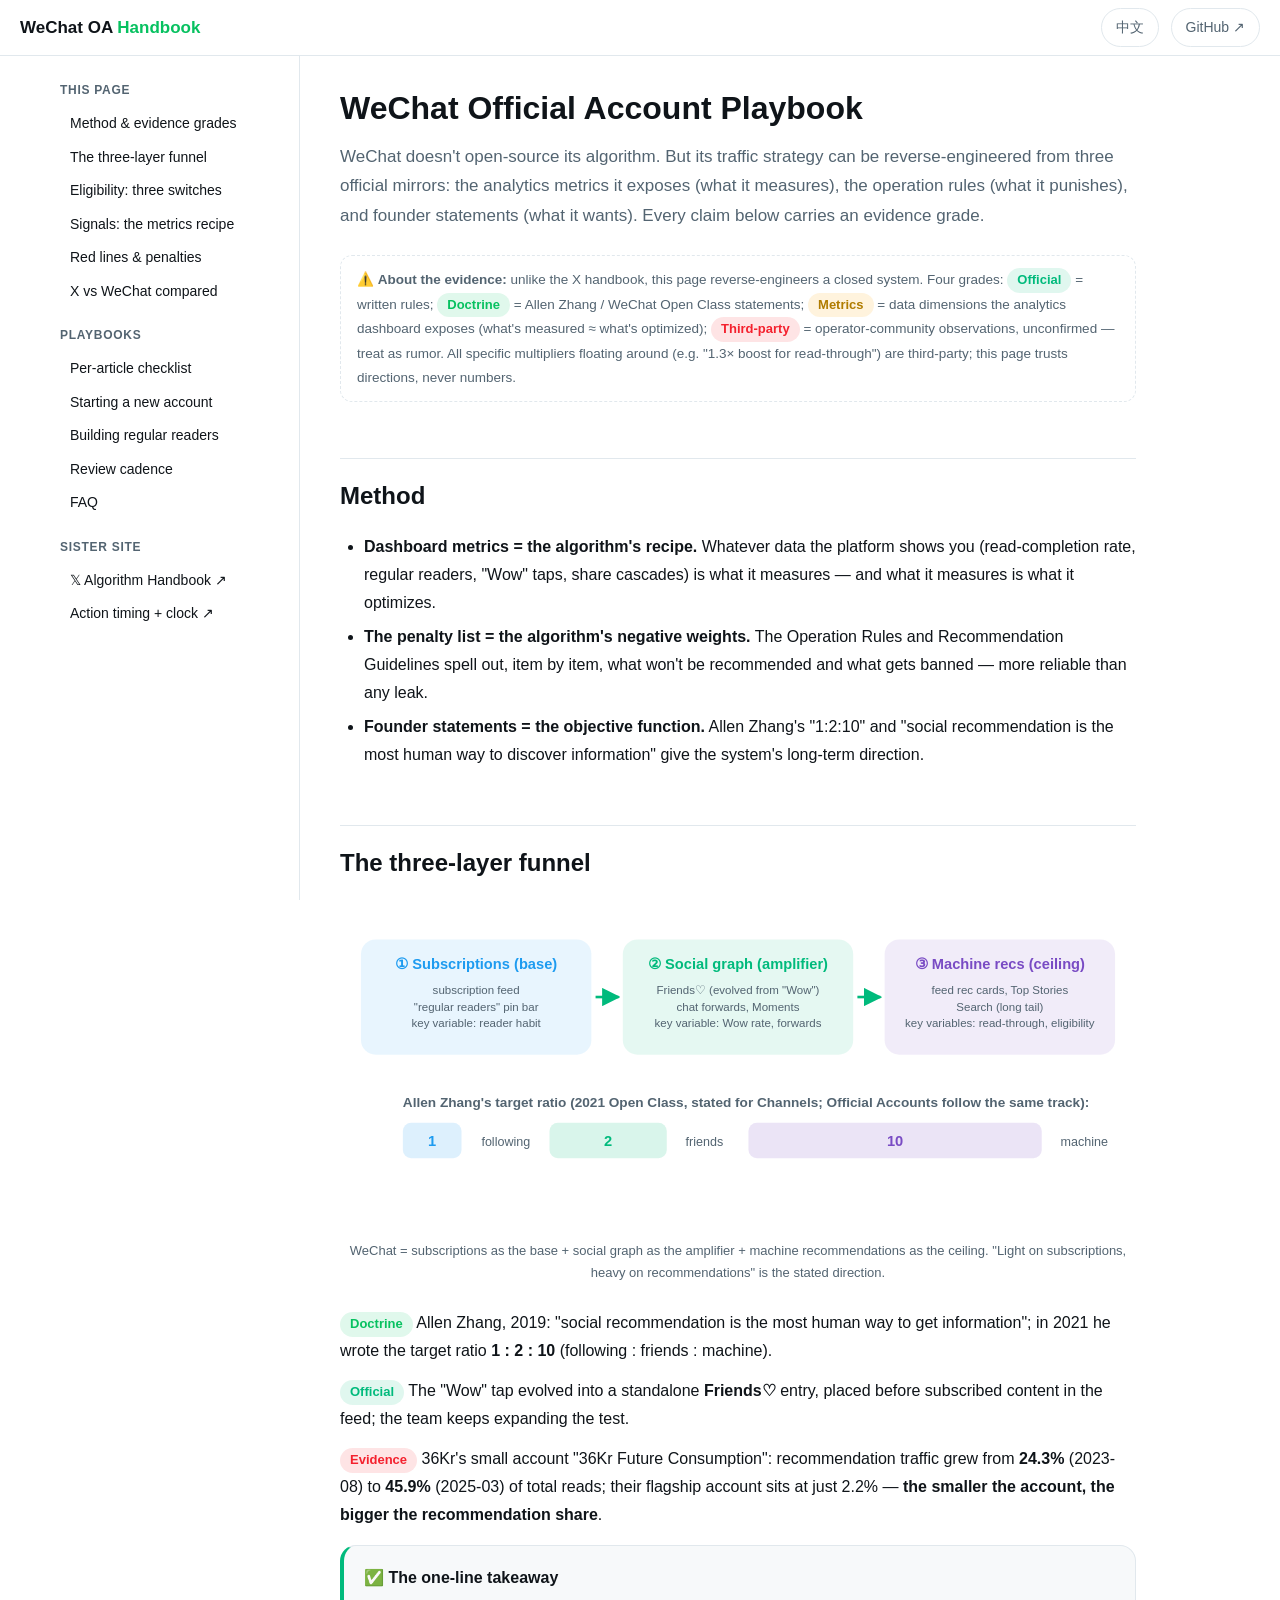
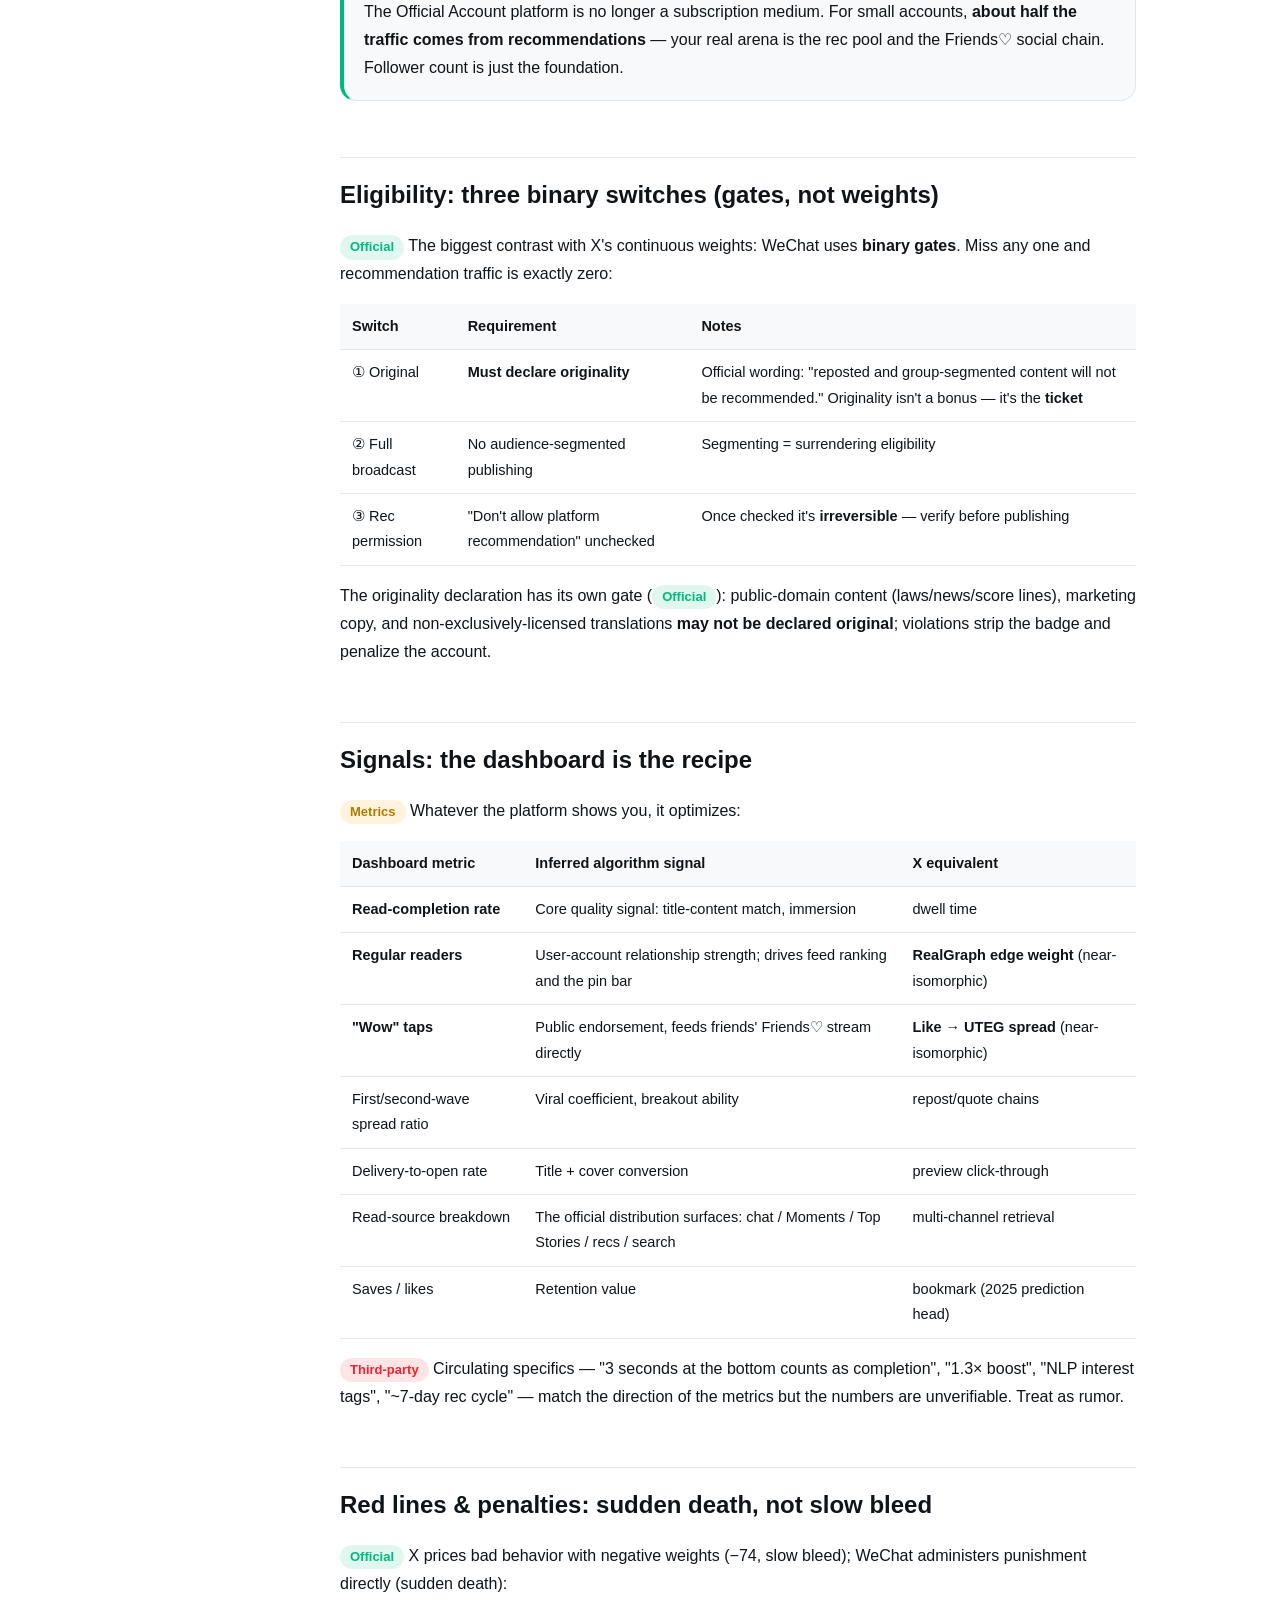
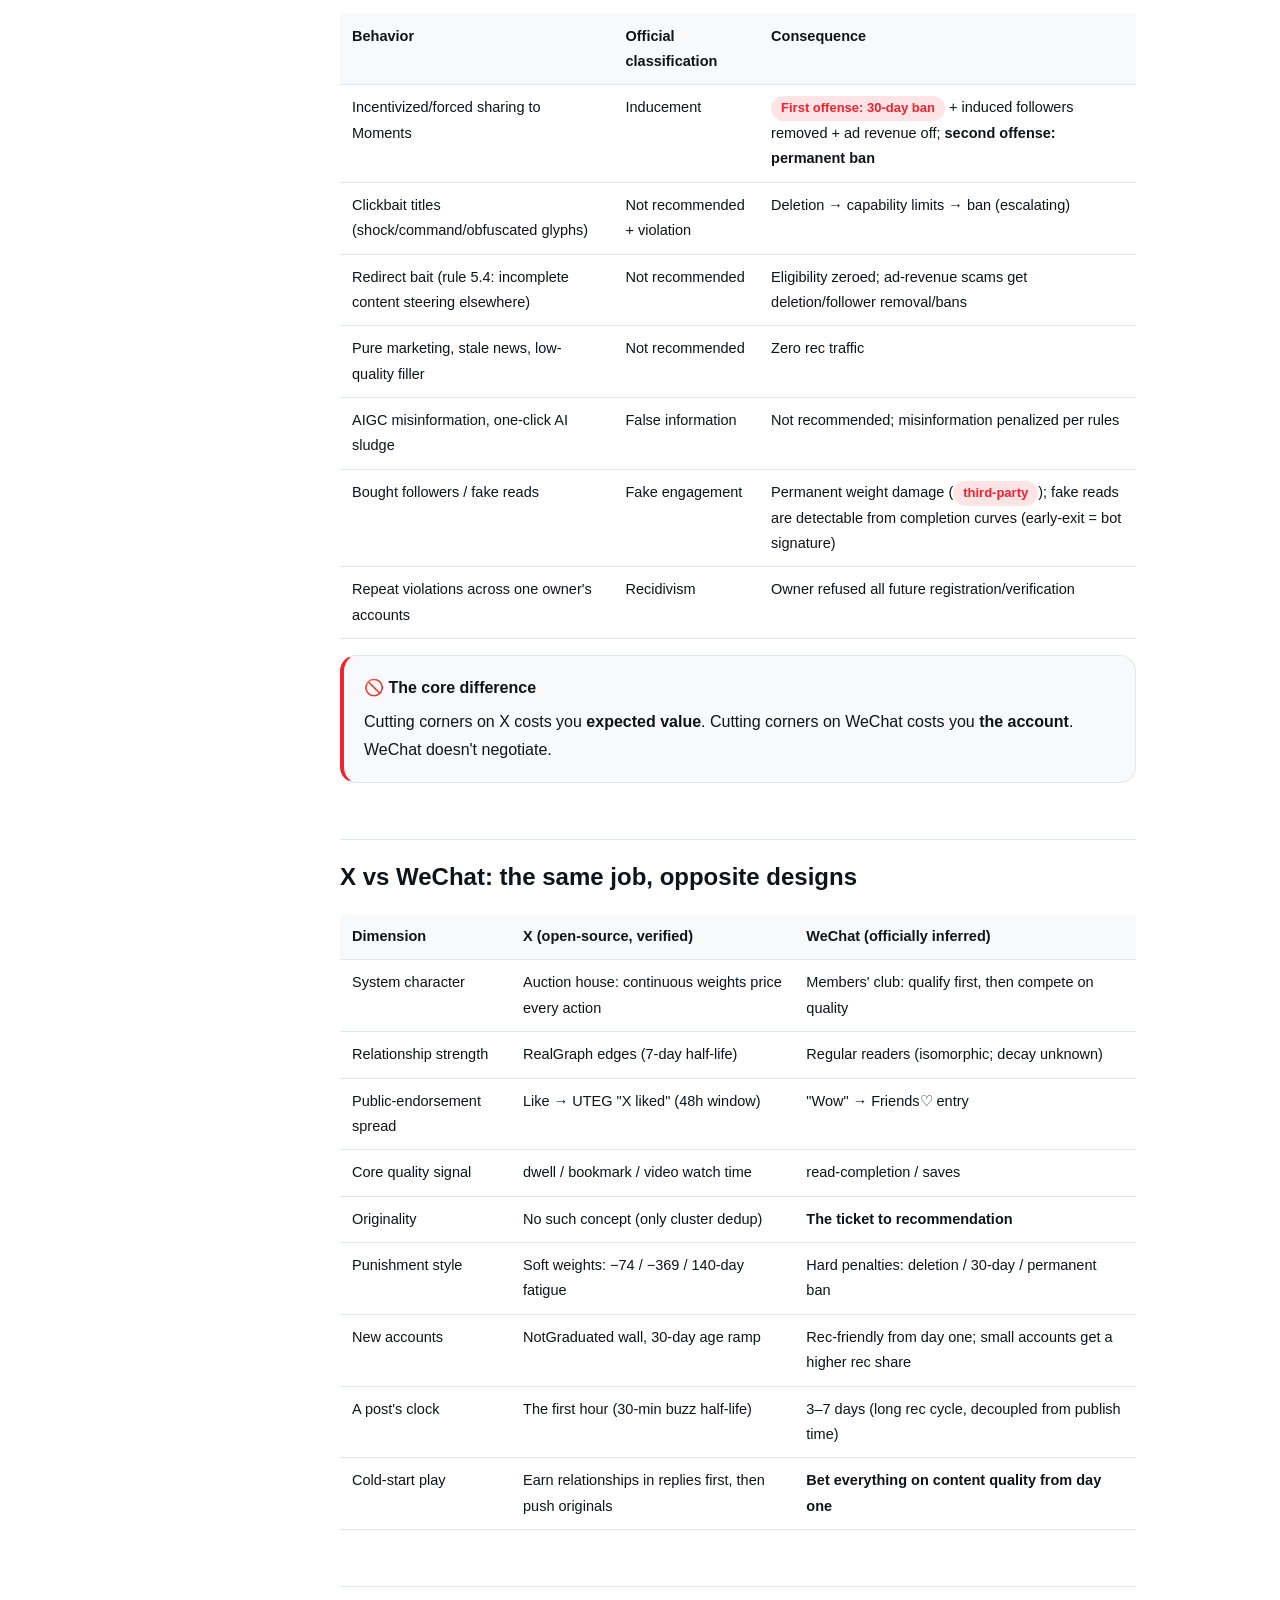
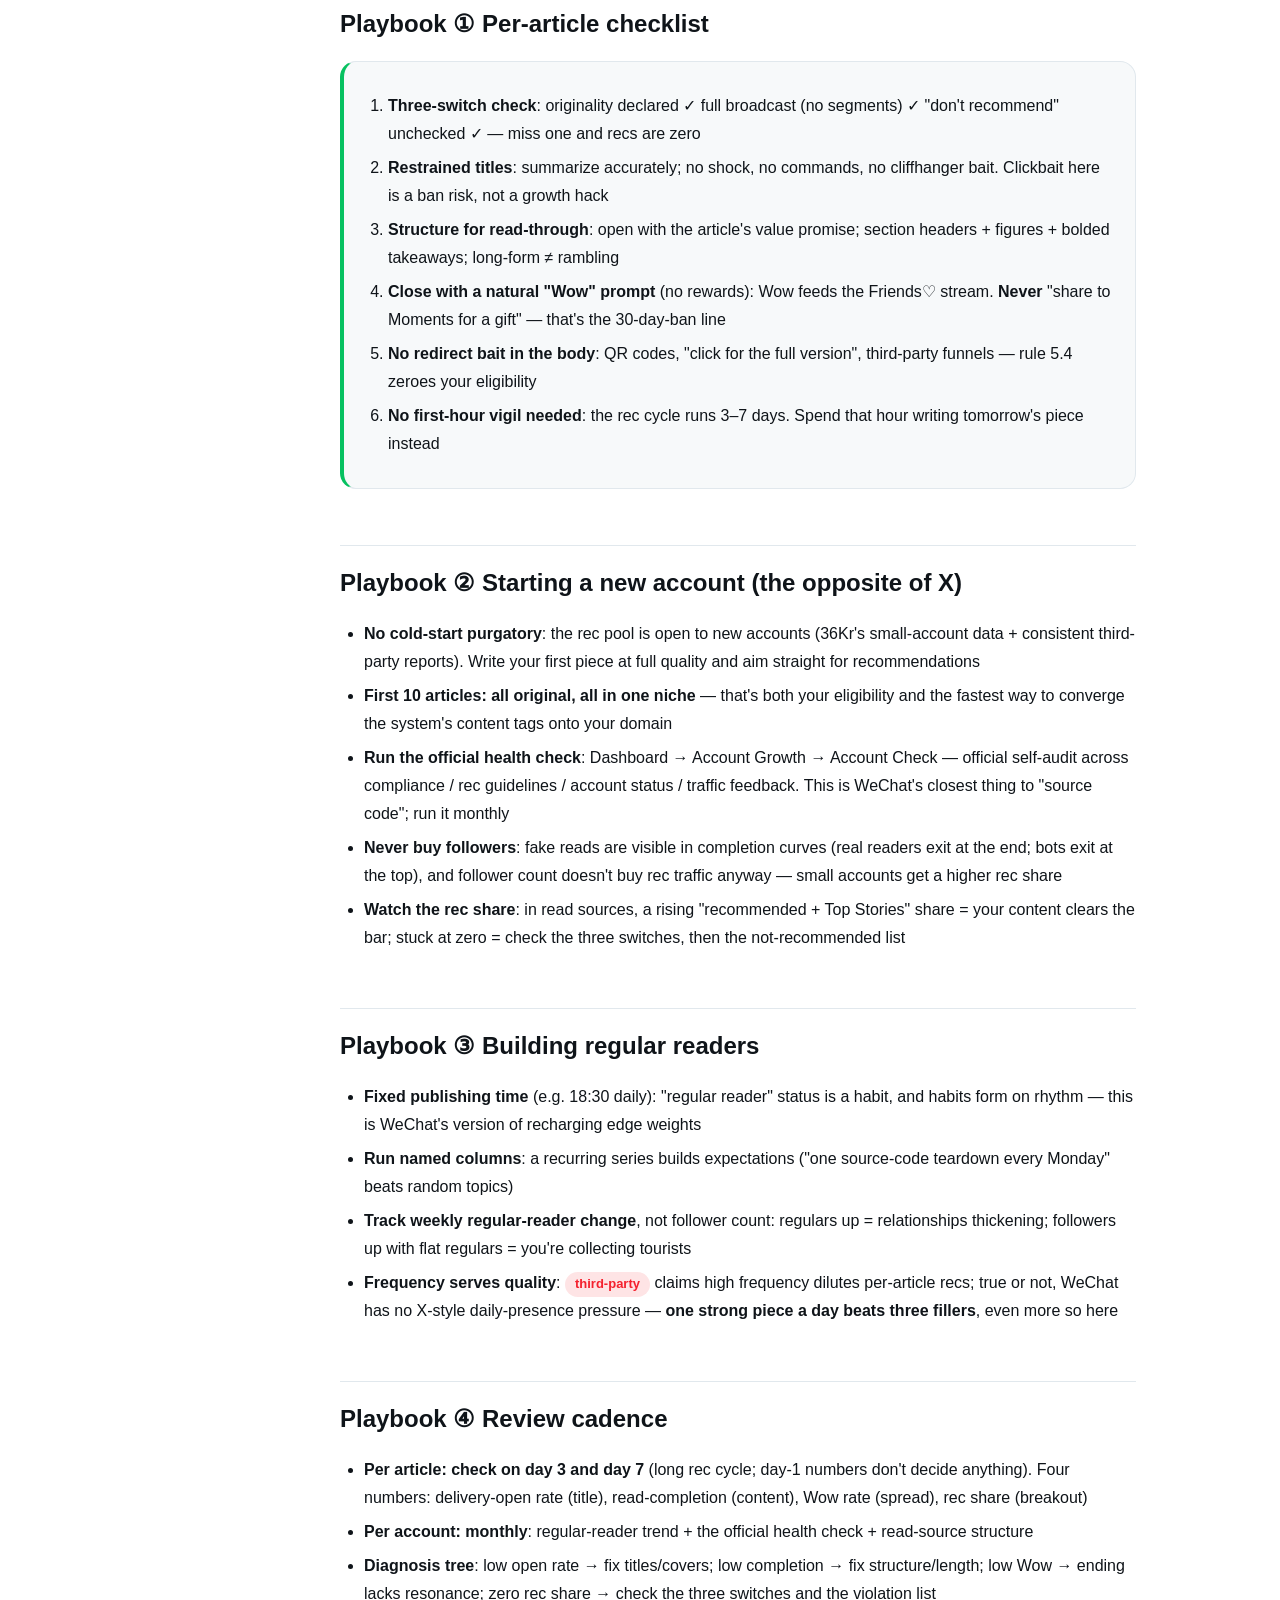
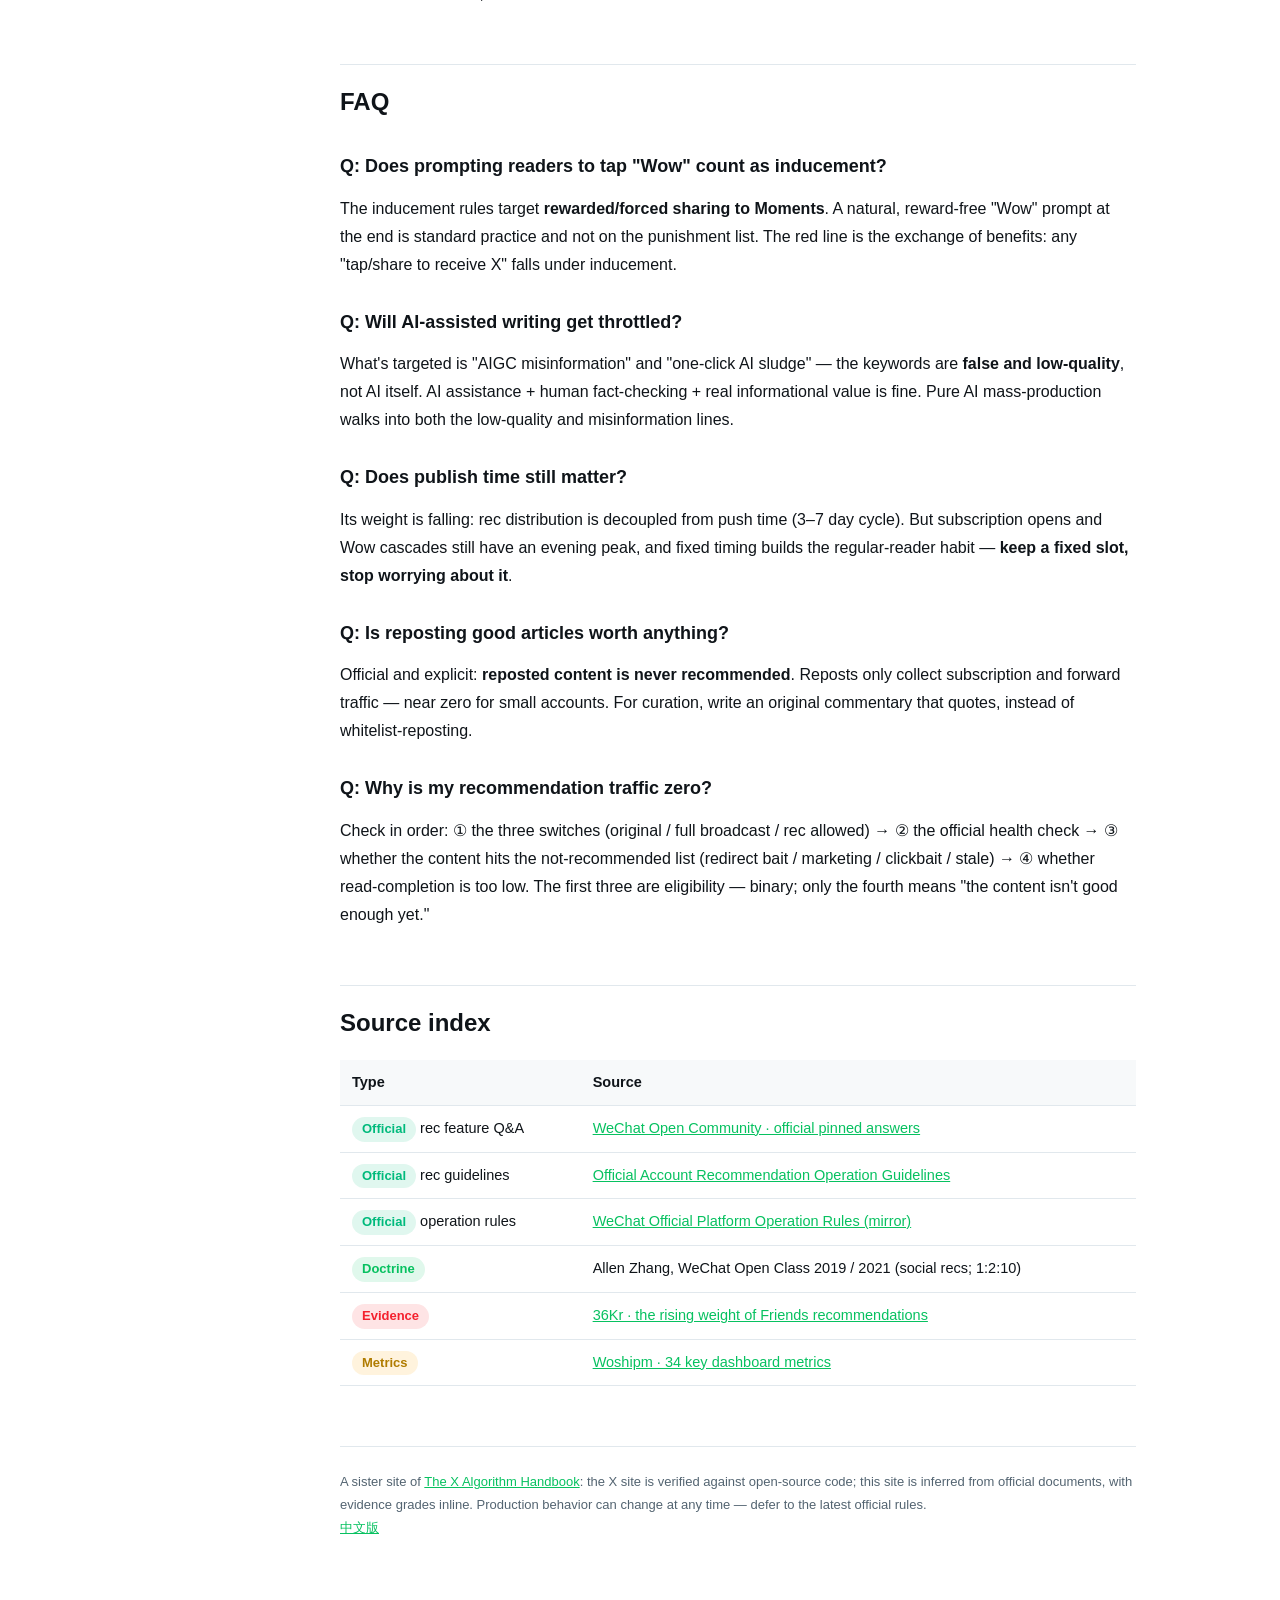
==== en/index.html @ 5c81782d "WeChat OA Handbook: standalone bilingual site Reverse-engineered from official sources with inline e" ====
<!DOCTYPE html>
<html lang="en">
<head>
<meta charset="UTF-8">
<meta name="viewport" content="width=device-width, initial-scale=1.0">
<title>WeChat Official Account Playbook — Traffic Strategy Reverse-Engineered from Official Docs</title>
<meta name="description" content="WeChat doesn't open-source its algorithm. This playbook reverse-engineers it from official operation rules, the recommendation guidelines, the analytics metrics it exposes, and founder statements. Every claim carries an evidence grade.">
<link rel="stylesheet" href="../assets/style.css">
</head>
<body>

<div class="topbar">
  <a class="logo" href="./">WeChat OA <span>Handbook</span></a>
  <div class="spacer"></div>
  <a class="lang" href="../zh/">中文</a>
  <a class="gh" href="https://github.com/partyfly/wechat-handbook" target="_blank">GitHub ↗</a>
</div>

<div class="layout">

<nav class="sidebar">
  <div class="group">
    <div class="group-title">This page</div>
    <a href="#method">Method & evidence grades</a>
    <a href="#arch">The three-layer funnel</a>
    <a href="#gates">Eligibility: three switches</a>
    <a href="#signals">Signals: the metrics recipe</a>
    <a href="#redlines">Red lines & penalties</a>
    <a href="#vs">X vs WeChat compared</a>
  </div>
  <div class="group">
    <div class="group-title">Playbooks</div>
    <a href="#pb-publish">Per-article checklist</a>
    <a href="#pb-new">Starting a new account</a>
    <a href="#pb-loyal">Building regular readers</a>
    <a href="#pb-review">Review cadence</a>
    <a href="#faq">FAQ</a>
  </div>
  <div class="group">
    <div class="group-title">Sister site</div>
    <a href="https://partyfly.github.io/x-algorithm-handbook/en/" target="_blank">𝕏 Algorithm Handbook ↗</a>
    <a href="https://partyfly.github.io/x-algorithm-handbook/en/timing.html" target="_blank">Action timing + clock ↗</a>
  </div>
</nav>

<main id="top">

<h1>WeChat Official Account Playbook</h1>
<p class="subtitle">WeChat doesn't open-source its algorithm. But its traffic strategy can be reverse-engineered from three official mirrors: the analytics metrics it exposes (what it measures), the operation rules (what it punishes), and founder statements (what it wants). Every claim below carries an evidence grade.</p>

<div class="disclaimer">
⚠️ <strong>About the evidence:</strong> unlike the X handbook, this page reverse-engineers a closed system. Four grades: <span class="badge pos">Official</span> = written rules; <span class="badge info">Doctrine</span> = Allen Zhang / WeChat Open Class statements; <span class="badge warn">Metrics</span> = data dimensions the analytics dashboard exposes (what's measured ≈ what's optimized); <span class="badge neg">Third-party</span> = operator-community observations, unconfirmed — treat as rumor. All specific multipliers floating around (e.g. "1.3× boost for read-through") are third-party; this page trusts directions, never numbers.
</div>

<h2 id="method">Method</h2>
<ul>
<li><strong>Dashboard metrics = the algorithm's recipe.</strong> Whatever data the platform shows you (read-completion rate, regular readers, "Wow" taps, share cascades) is what it measures — and what it measures is what it optimizes.</li>
<li><strong>The penalty list = the algorithm's negative weights.</strong> The Operation Rules and Recommendation Guidelines spell out, item by item, what won't be recommended and what gets banned — more reliable than any leak.</li>
<li><strong>Founder statements = the objective function.</strong> Allen Zhang's "1:2:10" and "social recommendation is the most human way to discover information" give the system's long-term direction.</li>
</ul>

<h2 id="arch">The three-layer funnel</h2>

<div class="figure">
<svg viewBox="0 0 760 300" xmlns="http://www.w3.org/2000/svg" font-family="-apple-system,sans-serif">
  <defs>
    <marker id="warr" viewBox="0 0 10 10" refX="9" refY="5" markerWidth="7" markerHeight="7" orient="auto-start-reverse">
      <path d="M0,0 L10,5 L0,10 z" fill="#00ba7c"/>
    </marker>
  </defs>
  <rect x="20" y="30" width="220" height="110" rx="14" fill="#1d9bf0" opacity="0.10"/>
  <text x="130" y="58" text-anchor="middle" font-size="14" font-weight="700" fill="#1d9bf0">① Subscriptions (base)</text>
  <text x="130" y="82" text-anchor="middle" font-size="11" fill="#536471">subscription feed</text>
  <text x="130" y="98" text-anchor="middle" font-size="11" fill="#536471">"regular readers" pin bar</text>
  <text x="130" y="114" text-anchor="middle" font-size="11" fill="#536471">key variable: reader habit</text>
  <rect x="270" y="30" width="220" height="110" rx="14" fill="#00ba7c" opacity="0.10"/>
  <text x="380" y="58" text-anchor="middle" font-size="14" font-weight="700" fill="#00ba7c">② Social graph (amplifier)</text>
  <text x="380" y="82" text-anchor="middle" font-size="11" fill="#536471">Friends♡ (evolved from "Wow")</text>
  <text x="380" y="98" text-anchor="middle" font-size="11" fill="#536471">chat forwards, Moments</text>
  <text x="380" y="114" text-anchor="middle" font-size="11" fill="#536471">key variable: Wow rate, forwards</text>
  <rect x="520" y="30" width="220" height="110" rx="14" fill="#794bc4" opacity="0.10"/>
  <text x="630" y="58" text-anchor="middle" font-size="14" font-weight="700" fill="#794bc4">③ Machine recs (ceiling)</text>
  <text x="630" y="82" text-anchor="middle" font-size="11" fill="#536471">feed rec cards, Top Stories</text>
  <text x="630" y="98" text-anchor="middle" font-size="11" fill="#536471">Search (long tail)</text>
  <text x="630" y="114" text-anchor="middle" font-size="11" fill="#536471">key variables: read-through, eligibility</text>
  <line x1="244" y1="85" x2="266" y2="85" stroke="#00ba7c" stroke-width="2.5" marker-end="url(#warr)"/>
  <line x1="494" y1="85" x2="516" y2="85" stroke="#00ba7c" stroke-width="2.5" marker-end="url(#warr)"/>
  <text x="60" y="190" font-size="13" font-weight="700" fill="#536471">Allen Zhang's target ratio (2021 Open Class, stated for Channels; Official Accounts follow the same track):</text>
  <rect x="60" y="205" width="56" height="34" rx="8" fill="#1d9bf0" opacity="0.15"/>
  <text x="88" y="227" text-anchor="middle" font-size="14" font-weight="800" fill="#1d9bf0">1</text>
  <text x="135" y="227" font-size="12" fill="#536471">following</text>
  <rect x="200" y="205" width="112" height="34" rx="8" fill="#00ba7c" opacity="0.15"/>
  <text x="256" y="227" text-anchor="middle" font-size="14" font-weight="800" fill="#00ba7c">2</text>
  <text x="330" y="227" font-size="12" fill="#536471">friends</text>
  <rect x="390" y="205" width="280" height="34" rx="8" fill="#794bc4" opacity="0.15"/>
  <text x="530" y="227" text-anchor="middle" font-size="14" font-weight="800" fill="#794bc4">10</text>
  <text x="688" y="227" font-size="12" fill="#536471">machine</text>
</svg>
<div class="caption">WeChat = subscriptions as the base + social graph as the amplifier + machine recommendations as the ceiling. "Light on subscriptions, heavy on recommendations" is the stated direction.</div>
</div>

<p><span class="badge info">Doctrine</span> Allen Zhang, 2019: "social recommendation is the most human way to get information"; in 2021 he wrote the target ratio <strong>1 : 2 : 10</strong> (following : friends : machine).</p>
<p><span class="badge pos">Official</span> The "Wow" tap evolved into a standalone <strong>Friends♡</strong> entry, placed before subscribed content in the feed; the team keeps expanding the test.</p>
<p><span class="badge neg">Evidence</span> 36Kr's small account "36Kr Future Consumption": recommendation traffic grew from <strong>24.3%</strong> (2023-08) to <strong>45.9%</strong> (2025-03) of total reads; their flagship account sits at just 2.2% — <strong>the smaller the account, the bigger the recommendation share</strong>.</p>

<div class="card green">
<div class="card-title">✅ The one-line takeaway</div>
The Official Account platform is no longer a subscription medium. For small accounts, <strong>about half the traffic comes from recommendations</strong> — your real arena is the rec pool and the Friends♡ social chain. Follower count is just the foundation.
</div>

<h2 id="gates">Eligibility: three binary switches (gates, not weights)</h2>
<p><span class="badge pos">Official</span> The biggest contrast with X's continuous weights: WeChat uses <strong>binary gates</strong>. Miss any one and recommendation traffic is exactly zero:</p>

<table>
<thead><tr><th>Switch</th><th>Requirement</th><th>Notes</th></tr></thead>
<tbody>
<tr><td>① Original</td><td><strong>Must declare originality</strong></td><td>Official wording: "reposted and group-segmented content will not be recommended." Originality isn't a bonus — it's the <strong>ticket</strong></td></tr>
<tr><td>② Full broadcast</td><td>No audience-segmented publishing</td><td>Segmenting = surrendering eligibility</td></tr>
<tr><td>③ Rec permission</td><td>"Don't allow platform recommendation" unchecked</td><td>Once checked it's <strong>irreversible</strong> — verify before publishing</td></tr>
</tbody>
</table>

<p>The originality declaration has its own gate (<span class="badge pos">Official</span>): public-domain content (laws/news/score lines), marketing copy, and non-exclusively-licensed translations <strong>may not be declared original</strong>; violations strip the badge and penalize the account.</p>

<h2 id="signals">Signals: the dashboard is the recipe</h2>
<p><span class="badge warn">Metrics</span> Whatever the platform shows you, it optimizes:</p>

<table>
<thead><tr><th>Dashboard metric</th><th>Inferred algorithm signal</th><th>X equivalent</th></tr></thead>
<tbody>
<tr><td><strong>Read-completion rate</strong></td><td>Core quality signal: title-content match, immersion</td><td>dwell time</td></tr>
<tr><td><strong>Regular readers</strong></td><td>User-account relationship strength; drives feed ranking and the pin bar</td><td><strong>RealGraph edge weight</strong> (near-isomorphic)</td></tr>
<tr><td><strong>"Wow" taps</strong></td><td>Public endorsement, feeds friends' Friends♡ stream directly</td><td><strong>Like → UTEG spread</strong> (near-isomorphic)</td></tr>
<tr><td>First/second-wave spread ratio</td><td>Viral coefficient, breakout ability</td><td>repost/quote chains</td></tr>
<tr><td>Delivery-to-open rate</td><td>Title + cover conversion</td><td>preview click-through</td></tr>
<tr><td>Read-source breakdown</td><td>The official distribution surfaces: chat / Moments / Top Stories / recs / search</td><td>multi-channel retrieval</td></tr>
<tr><td>Saves / likes</td><td>Retention value</td><td>bookmark (2025 prediction head)</td></tr>
</tbody>
</table>

<p><span class="badge neg">Third-party</span> Circulating specifics — "3 seconds at the bottom counts as completion", "1.3× boost", "NLP interest tags", "~7-day rec cycle" — match the direction of the metrics but the numbers are unverifiable. Treat as rumor.</p>

<h2 id="redlines">Red lines & penalties: sudden death, not slow bleed</h2>
<p><span class="badge pos">Official</span> X prices bad behavior with negative weights (−74, slow bleed); WeChat administers punishment directly (sudden death):</p>

<table>
<thead><tr><th>Behavior</th><th>Official classification</th><th>Consequence</th></tr></thead>
<tbody>
<tr><td>Incentivized/forced sharing to Moments</td><td>Inducement</td><td><span class="badge neg">First offense: 30-day ban</span> + induced followers removed + ad revenue off; <strong>second offense: permanent ban</strong></td></tr>
<tr><td>Clickbait titles (shock/command/obfuscated glyphs)</td><td>Not recommended + violation</td><td>Deletion → capability limits → ban (escalating)</td></tr>
<tr><td>Redirect bait (rule 5.4: incomplete content steering elsewhere)</td><td>Not recommended</td><td>Eligibility zeroed; ad-revenue scams get deletion/follower removal/bans</td></tr>
<tr><td>Pure marketing, stale news, low-quality filler</td><td>Not recommended</td><td>Zero rec traffic</td></tr>
<tr><td>AIGC misinformation, one-click AI sludge</td><td>False information</td><td>Not recommended; misinformation penalized per rules</td></tr>
<tr><td>Bought followers / fake reads</td><td>Fake engagement</td><td>Permanent weight damage (<span class="badge neg">third-party</span>); fake reads are detectable from completion curves (early-exit = bot signature)</td></tr>
<tr><td>Repeat violations across one owner's accounts</td><td>Recidivism</td><td>Owner refused all future registration/verification</td></tr>
</tbody>
</table>

<div class="card red">
<div class="card-title">🚫 The core difference</div>
Cutting corners on X costs you <strong>expected value</strong>. Cutting corners on WeChat costs you <strong>the account</strong>. WeChat doesn't negotiate.
</div>

<h2 id="vs">X vs WeChat: the same job, opposite designs</h2>

<table>
<thead><tr><th>Dimension</th><th>X (open-source, verified)</th><th>WeChat (officially inferred)</th></tr></thead>
<tbody>
<tr><td>System character</td><td>Auction house: continuous weights price every action</td><td>Members' club: qualify first, then compete on quality</td></tr>
<tr><td>Relationship strength</td><td>RealGraph edges (7-day half-life)</td><td>Regular readers (isomorphic; decay unknown)</td></tr>
<tr><td>Public-endorsement spread</td><td>Like → UTEG "X liked" (48h window)</td><td>"Wow" → Friends♡ entry</td></tr>
<tr><td>Core quality signal</td><td>dwell / bookmark / video watch time</td><td>read-completion / saves</td></tr>
<tr><td>Originality</td><td>No such concept (only cluster dedup)</td><td><strong>The ticket to recommendation</strong></td></tr>
<tr><td>Punishment style</td><td>Soft weights: −74 / −369 / 140-day fatigue</td><td>Hard penalties: deletion / 30-day / permanent ban</td></tr>
<tr><td>New accounts</td><td>NotGraduated wall, 30-day age ramp</td><td>Rec-friendly from day one; small accounts get a higher rec share</td></tr>
<tr><td>A post's clock</td><td>The first hour (30-min buzz half-life)</td><td>3–7 days (long rec cycle, decoupled from publish time)</td></tr>
<tr><td>Cold-start play</td><td>Earn relationships in replies first, then push originals</td><td><strong>Bet everything on content quality from day one</strong></td></tr>
</tbody>
</table>

<h2 id="pb-publish">Playbook ① Per-article checklist</h2>
<div class="card blue">
<ol>
<li><strong>Three-switch check</strong>: originality declared ✓ full broadcast (no segments) ✓ "don't recommend" unchecked ✓ — miss one and recs are zero</li>
<li><strong>Restrained titles</strong>: summarize accurately; no shock, no commands, no cliffhanger bait. Clickbait here is a ban risk, not a growth hack</li>
<li><strong>Structure for read-through</strong>: open with the article's value promise; section headers + figures + bolded takeaways; long-form ≠ rambling</li>
<li><strong>Close with a natural "Wow" prompt</strong> (no rewards): Wow feeds the Friends♡ stream. <strong>Never</strong> "share to Moments for a gift" — that's the 30-day-ban line</li>
<li><strong>No redirect bait in the body</strong>: QR codes, "click for the full version", third-party funnels — rule 5.4 zeroes your eligibility</li>
<li><strong>No first-hour vigil needed</strong>: the rec cycle runs 3–7 days. Spend that hour writing tomorrow's piece instead</li>
</ol>
</div>

<h2 id="pb-new">Playbook ② Starting a new account (the opposite of X)</h2>
<ul>
<li><strong>No cold-start purgatory</strong>: the rec pool is open to new accounts (36Kr's small-account data + consistent third-party reports). Write your first piece at full quality and aim straight for recommendations</li>
<li><strong>First 10 articles: all original, all in one niche</strong> — that's both your eligibility and the fastest way to converge the system's content tags onto your domain</li>
<li><strong>Run the official health check</strong>: Dashboard → Account Growth → Account Check — official self-audit across compliance / rec guidelines / account status / traffic feedback. This is WeChat's closest thing to "source code"; run it monthly</li>
<li><strong>Never buy followers</strong>: fake reads are visible in completion curves (real readers exit at the end; bots exit at the top), and follower count doesn't buy rec traffic anyway — small accounts get a higher rec share</li>
<li><strong>Watch the rec share</strong>: in read sources, a rising "recommended + Top Stories" share = your content clears the bar; stuck at zero = check the three switches, then the not-recommended list</li>
</ul>

<h2 id="pb-loyal">Playbook ③ Building regular readers</h2>
<ul>
<li><strong>Fixed publishing time</strong> (e.g. 18:30 daily): "regular reader" status is a habit, and habits form on rhythm — this is WeChat's version of recharging edge weights</li>
<li><strong>Run named columns</strong>: a recurring series builds expectations ("one source-code teardown every Monday" beats random topics)</li>
<li><strong>Track weekly regular-reader change</strong>, not follower count: regulars up = relationships thickening; followers up with flat regulars = you're collecting tourists</li>
<li><strong>Frequency serves quality</strong>: <span class="badge neg">third-party</span> claims high frequency dilutes per-article recs; true or not, WeChat has no X-style daily-presence pressure — <strong>one strong piece a day beats three fillers</strong>, even more so here</li>
</ul>

<h2 id="pb-review">Playbook ④ Review cadence</h2>
<ul>
<li><strong>Per article: check on day 3 and day 7</strong> (long rec cycle; day-1 numbers don't decide anything). Four numbers: delivery-open rate (title), read-completion (content), Wow rate (spread), rec share (breakout)</li>
<li><strong>Per account: monthly</strong>: regular-reader trend + the official health check + read-source structure</li>
<li><strong>Diagnosis tree</strong>: low open rate → fix titles/covers; low completion → fix structure/length; low Wow → ending lacks resonance; zero rec share → check the three switches and the violation list</li>
</ul>

<h2 id="faq">FAQ</h2>

<h3>Q: Does prompting readers to tap "Wow" count as inducement?</h3>
<p>The inducement rules target <strong>rewarded/forced sharing to Moments</strong>. A natural, reward-free "Wow" prompt at the end is standard practice and not on the punishment list. The red line is the exchange of benefits: any "tap/share to receive X" falls under inducement.</p>

<h3>Q: Will AI-assisted writing get throttled?</h3>
<p>What's targeted is "AIGC misinformation" and "one-click AI sludge" — the keywords are <strong>false and low-quality</strong>, not AI itself. AI assistance + human fact-checking + real informational value is fine. Pure AI mass-production walks into both the low-quality and misinformation lines.</p>

<h3>Q: Does publish time still matter?</h3>
<p>Its weight is falling: rec distribution is decoupled from push time (3–7 day cycle). But subscription opens and Wow cascades still have an evening peak, and fixed timing builds the regular-reader habit — <strong>keep a fixed slot, stop worrying about it</strong>.</p>

<h3>Q: Is reposting good articles worth anything?</h3>
<p>Official and explicit: <strong>reposted content is never recommended</strong>. Reposts only collect subscription and forward traffic — near zero for small accounts. For curation, write an original commentary that quotes, instead of whitelist-reposting.</p>

<h3>Q: Why is my recommendation traffic zero?</h3>
<p>Check in order: ① the three switches (original / full broadcast / rec allowed) → ② the official health check → ③ whether the content hits the not-recommended list (redirect bait / marketing / clickbait / stale) → ④ whether read-completion is too low. The first three are eligibility — binary; only the fourth means "the content isn't good enough yet."</p>

<h2 id="sources">Source index</h2>
<table>
<thead><tr><th>Type</th><th>Source</th></tr></thead>
<tbody>
<tr><td><span class="badge pos">Official</span> rec feature Q&A</td><td><a href="https://developers.weixin.qq.com/community/develop/doc/0000a4c99dccb8f21d816ffe661009" target="_blank">WeChat Open Community · official pinned answers</a></td></tr>
<tr><td><span class="badge pos">Official</span> rec guidelines</td><td><a href="https://developers.weixin.qq.com/community/develop/article/doc/00080ea36a43e83f42241d81466813" target="_blank">Official Account Recommendation Operation Guidelines</a></td></tr>
<tr><td><span class="badge pos">Official</span> operation rules</td><td><a href="https://www.cnblogs.com/txw1958/p/weixin-mp-rules.html" target="_blank">WeChat Official Platform Operation Rules (mirror)</a></td></tr>
<tr><td><span class="badge info">Doctrine</span></td><td>Allen Zhang, WeChat Open Class 2019 / 2021 (social recs; 1:2:10)</td></tr>
<tr><td><span class="badge neg">Evidence</span></td><td><a href="https://36kr.com/p/3211329723614340" target="_blank">36Kr · the rising weight of Friends recommendations</a></td></tr>
<tr><td><span class="badge warn">Metrics</span></td><td><a href="https://www.woshipm.com/operate/3375626.html" target="_blank">Woshipm · 34 key dashboard metrics</a></td></tr>
</tbody>
</table>

<footer>
A sister site of <a href="https://partyfly.github.io/x-algorithm-handbook/en/" target="_blank">The X Algorithm Handbook</a>: the X site is verified against open-source code; this site is inferred from official documents, with evidence grades inline. Production behavior can change at any time — defer to the latest official rules.<br>
<a href="../zh/">中文版</a>
</footer>

</main>
</div>
</body>
</html>
---- assets/style.css ----
:root {
  --bg: #ffffff;
  --bg-soft: #f7f9fa;
  --text: #0f1419;
  --text-soft: #536471;
  --accent: #07c160;
  --accent-dark: #06ad56;
  --green: #00ba7c;
  --red: #f4212e;
  --amber: #ffad1f;
  --border: #e1e8ed;
  --code-bg: #f1f3f4;
  --sidebar-w: 260px;
}

@media (prefers-color-scheme: dark) {
  :root {
    --bg: #15202b;
    --bg-soft: #1c2732;
    --text: #f7f9f9;
    --text-soft: #8b98a5;
    --border: #38444d;
    --code-bg: #253341;
  }
}

* { box-sizing: border-box; margin: 0; padding: 0; }

html { scroll-behavior: smooth; scroll-padding-top: 70px; }

body {
  font-family: -apple-system, BlinkMacSystemFont, "Segoe UI", Roboto, "PingFang SC", "Hiragino Sans GB", "Microsoft YaHei", sans-serif;
  background: var(--bg);
  color: var(--text);
  line-height: 1.75;
}

/* ===== Top bar ===== */
.topbar {
  position: fixed; top: 0; left: 0; right: 0; height: 56px; z-index: 100;
  display: flex; align-items: center; gap: 12px;
  padding: 0 20px;
  background: var(--bg);
  border-bottom: 1px solid var(--border);
}
.topbar .logo { font-weight: 800; font-size: 17px; text-decoration: none; color: var(--text); }
.topbar .logo span { color: var(--accent); }
.topbar .spacer { flex: 1; }
.topbar a.lang, .topbar a.gh {
  text-decoration: none; color: var(--text-soft); font-size: 14px;
  padding: 6px 14px; border: 1px solid var(--border); border-radius: 999px;
}
.topbar a.lang:hover, .topbar a.gh:hover { color: var(--accent); border-color: var(--accent); }

/* ===== Layout ===== */
.layout { display: flex; max-width: 1200px; margin: 0 auto; padding-top: 56px; }

nav.sidebar {
  width: var(--sidebar-w); flex-shrink: 0;
  position: sticky; top: 56px; height: calc(100vh - 56px);
  overflow-y: auto; padding: 24px 8px 40px 20px;
  border-right: 1px solid var(--border);
  font-size: 14px;
}
nav.sidebar .group { margin-bottom: 18px; }
nav.sidebar .group-title {
  font-size: 12px; text-transform: uppercase; letter-spacing: .06em;
  color: var(--text-soft); margin-bottom: 6px; font-weight: 700;
}
nav.sidebar a {
  display: block; color: var(--text); text-decoration: none;
  padding: 4px 10px; border-radius: 8px; margin: 1px 0;
}
nav.sidebar a:hover { background: var(--bg-soft); color: var(--accent); }

main {
  flex: 1; min-width: 0; padding: 32px 24px 100px 40px;
  max-width: 860px;
}

/* ===== Typography ===== */
h1 { font-size: 32px; line-height: 1.3; margin-bottom: 8px; }
.subtitle { color: var(--text-soft); font-size: 17px; margin-bottom: 24px; }
h2 {
  font-size: 24px; margin: 56px 0 16px; padding-top: 16px;
  border-top: 1px solid var(--border);
}
h3 { font-size: 18px; margin: 28px 0 10px; }
p { margin: 12px 0; }
ul, ol { margin: 12px 0 12px 24px; }
li { margin: 6px 0; }
strong { font-weight: 700; }

code {
  font-family: ui-monospace, SFMono-Regular, Menlo, monospace;
  font-size: 0.86em; background: var(--code-bg);
  padding: 2px 6px; border-radius: 6px; word-break: break-all;
}

a { color: var(--accent); }

/* ===== Components ===== */
.card {
  background: var(--bg-soft); border: 1px solid var(--border);
  border-radius: 16px; padding: 18px 20px; margin: 16px 0;
}
.card.green { border-left: 4px solid var(--green); }
.card.red { border-left: 4px solid var(--red); }
.card.amber { border-left: 4px solid var(--amber); }
.card.blue { border-left: 4px solid var(--accent); }
.card .card-title { font-weight: 700; margin-bottom: 6px; }

table {
  width: 100%; border-collapse: collapse; margin: 16px 0; font-size: 14.5px;
}
th, td { padding: 10px 12px; border-bottom: 1px solid var(--border); text-align: left; vertical-align: top; }
th { background: var(--bg-soft); font-weight: 700; }
tr:hover td { background: var(--bg-soft); }

.badge {
  display: inline-block; padding: 1px 10px; border-radius: 999px;
  font-size: 13px; font-weight: 700; white-space: nowrap;
}
.badge.pos { background: rgba(0,186,124,.12); color: var(--green); }
.badge.neg { background: rgba(244,33,46,.12); color: var(--red); }
.badge.warn { background: rgba(255,173,31,.15); color: #b07c00; }
.badge.info { background: rgba(7,193,96,.12); color: var(--accent); }

.src {
  font-size: 12.5px; color: var(--text-soft); margin-top: 4px;
}
.src code { font-size: 11.5px; }

.figure { margin: 24px 0; text-align: center; }
.figure svg { max-width: 100%; height: auto; }
.figure .caption { font-size: 13px; color: var(--text-soft); margin-top: 8px; }

.disclaimer {
  font-size: 13.5px; color: var(--text-soft);
  border: 1px dashed var(--border); border-radius: 12px; padding: 12px 16px; margin: 20px 0;
}

footer {
  border-top: 1px solid var(--border);
  margin-top: 60px; padding: 24px 0; font-size: 13px; color: var(--text-soft);
}

/* ===== Landing ===== */
.landing {
  min-height: 100vh; display: flex; flex-direction: column;
  align-items: center; justify-content: center; gap: 20px; padding: 24px; text-align: center;
}
.landing h1 { font-size: 40px; }
.landing p { color: var(--text-soft); max-width: 480px; }
.landing .choices { display: flex; gap: 16px; margin-top: 12px; }
.landing .choices a {
  text-decoration: none; font-weight: 700; font-size: 17px;
  padding: 14px 36px; border-radius: 999px;
  background: var(--accent); color: #fff;
}
.landing .choices a.alt { background: var(--bg-soft); color: var(--text); border: 1px solid var(--border); }

/* ===== Mobile ===== */
@media (max-width: 900px) {
  nav.sidebar { display: none; }
  main { padding: 24px 18px 80px; }
  h1 { font-size: 26px; }
  h2 { font-size: 21px; }
  table { font-size: 13px; display: block; overflow-x: auto; }
}

/* ===== Timing clock ===== */
.clock-controls { display: flex; gap: 16px; flex-wrap: wrap; margin: 20px 0; }
.clock-ctl { display: flex; flex-direction: column; gap: 4px; font-size: 13px; color: var(--text-soft); }
.clock-ctl select {
  font-size: 15px; padding: 8px 12px; border-radius: 10px;
  border: 1px solid var(--border); background: var(--bg-soft); color: var(--text);
  min-width: 220px;
}
.clock-stage { position: relative; max-width: 520px; margin: 0 auto; }
.timing-svg { width: 100%; height: auto; display: block; }
.clock-sector { cursor: pointer; transition: opacity .15s; }
.clock-sector:hover { opacity: .8; }
.clock-sector.best { stroke: var(--green); stroke-width: 1.5; }
.clock-num { font-size: 13px; font-weight: 700; fill: var(--text-soft); }
.clock-tick { stroke: var(--border); stroke-width: 1.5; }
.clock-center { fill: var(--bg-soft); stroke: var(--border); }
.clock-time { font-size: 26px; font-weight: 800; fill: var(--text); }
.clock-sub { font-size: 12px; fill: var(--text-soft); }
.clock-needle { stroke: var(--red); stroke-width: 2.5; stroke-linecap: round; }
.clock-needle-dot { fill: var(--red); }
.clock-tip {
  position: absolute; z-index: 10; pointer-events: none;
  background: var(--bg); border: 1px solid var(--border); border-radius: 12px;
  padding: 10px 12px; font-size: 12.5px; line-height: 1.6; width: 180px;
  box-shadow: 0 6px 24px rgba(0,0,0,.12);
}
.clock-tip .tip-sub { color: var(--text-soft); margin-top: 4px; }
.clock-windows { margin: 18px 0 6px; }
.clock-windows .win-row { margin: 8px 0; }
.clock-windows code { margin-right: 6px; font-size: 14px; }
.clock-audience { margin: 18px 0; }
.aud-title { font-size: 13px; color: var(--text-soft); margin-bottom: 8px; }
.aud-row { display: flex; align-items: center; gap: 10px; margin: 4px 0; font-size: 13.5px; }
.aud-name { width: 130px; flex-shrink: 0; }
.aud-bar { flex: 1; height: 8px; background: var(--bg-soft); border-radius: 999px; overflow: hidden; }
.aud-bar span { display: block; height: 100%; background: var(--accent); border-radius: 999px; }
.aud-pct { width: 42px; text-align: right; color: var(--text-soft); font-size: 12.5px; }
.legend-tiers { display: flex; gap: 14px; flex-wrap: wrap; margin: 12px 0; font-size: 13px; }
.legend-tiers .lg { display: flex; align-items: center; gap: 6px; }
.legend-tiers .sw { width: 14px; height: 14px; border-radius: 4px; display: inline-block; }
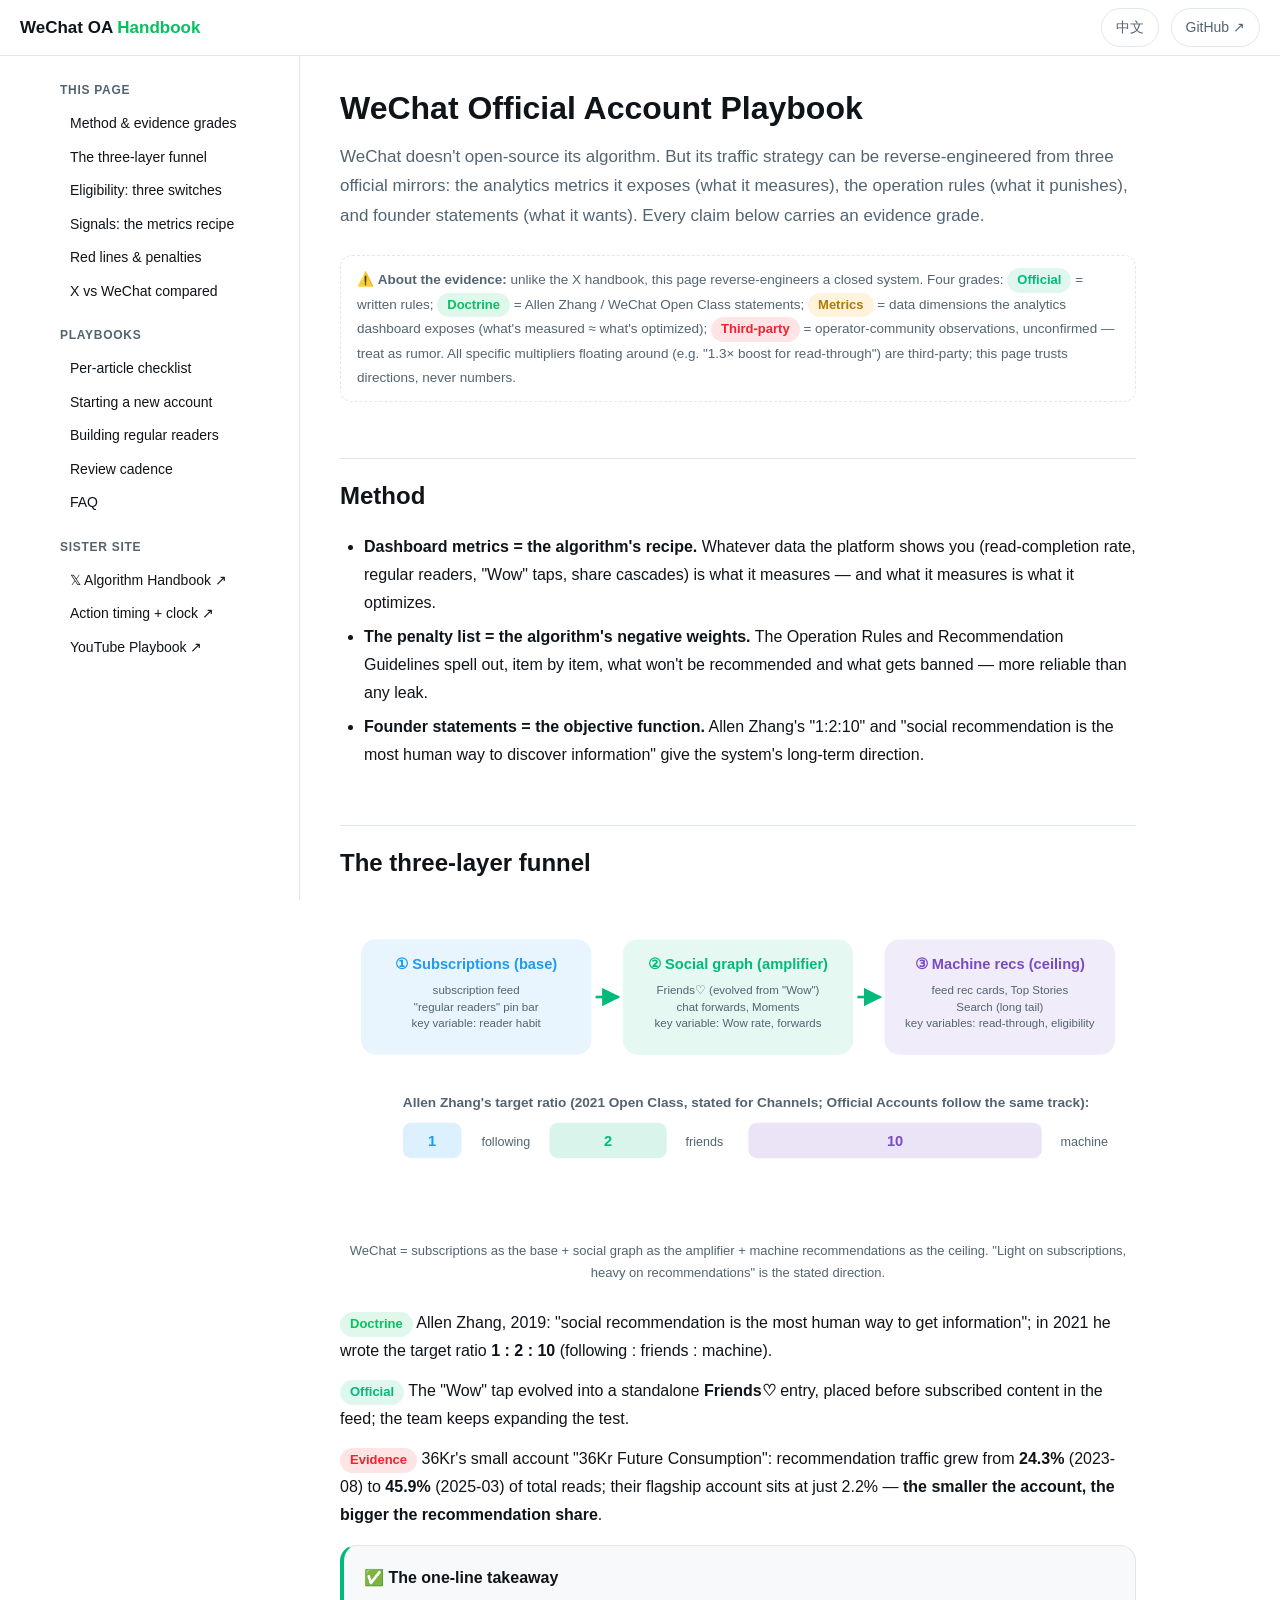
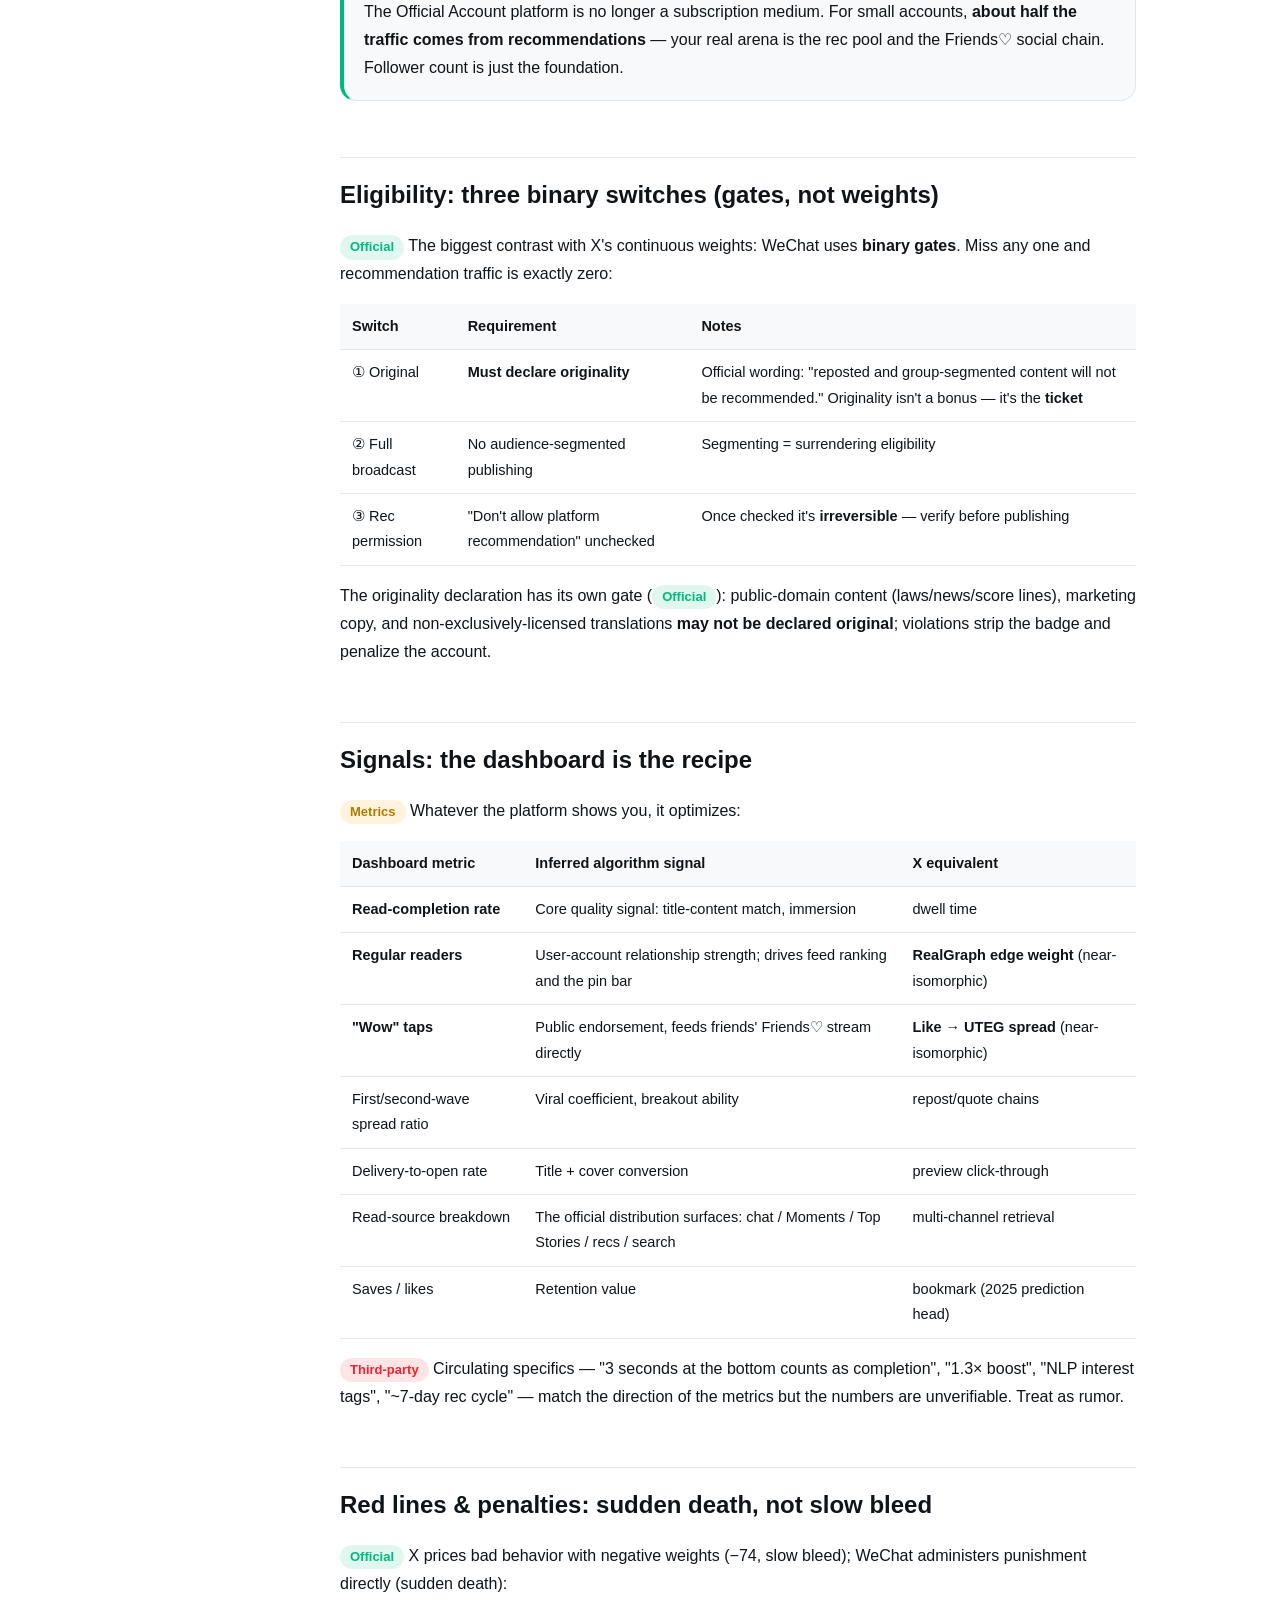
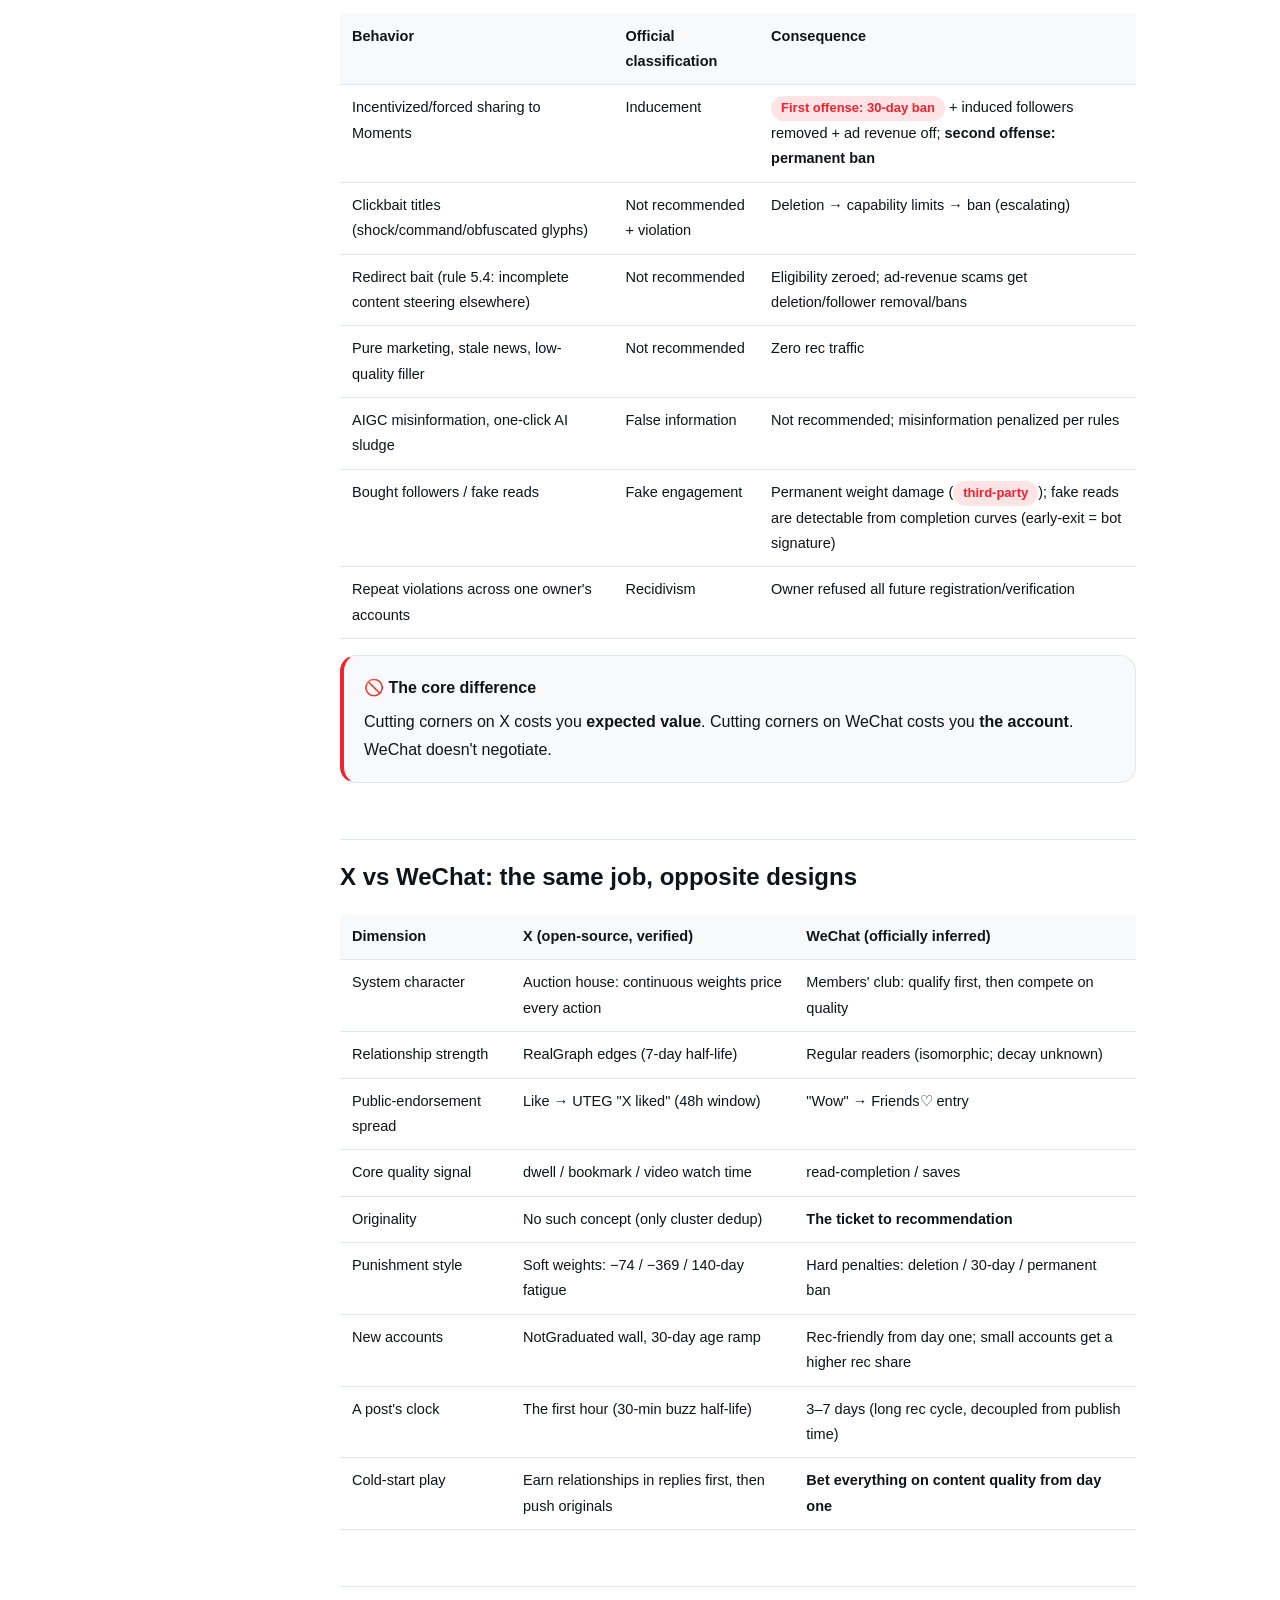
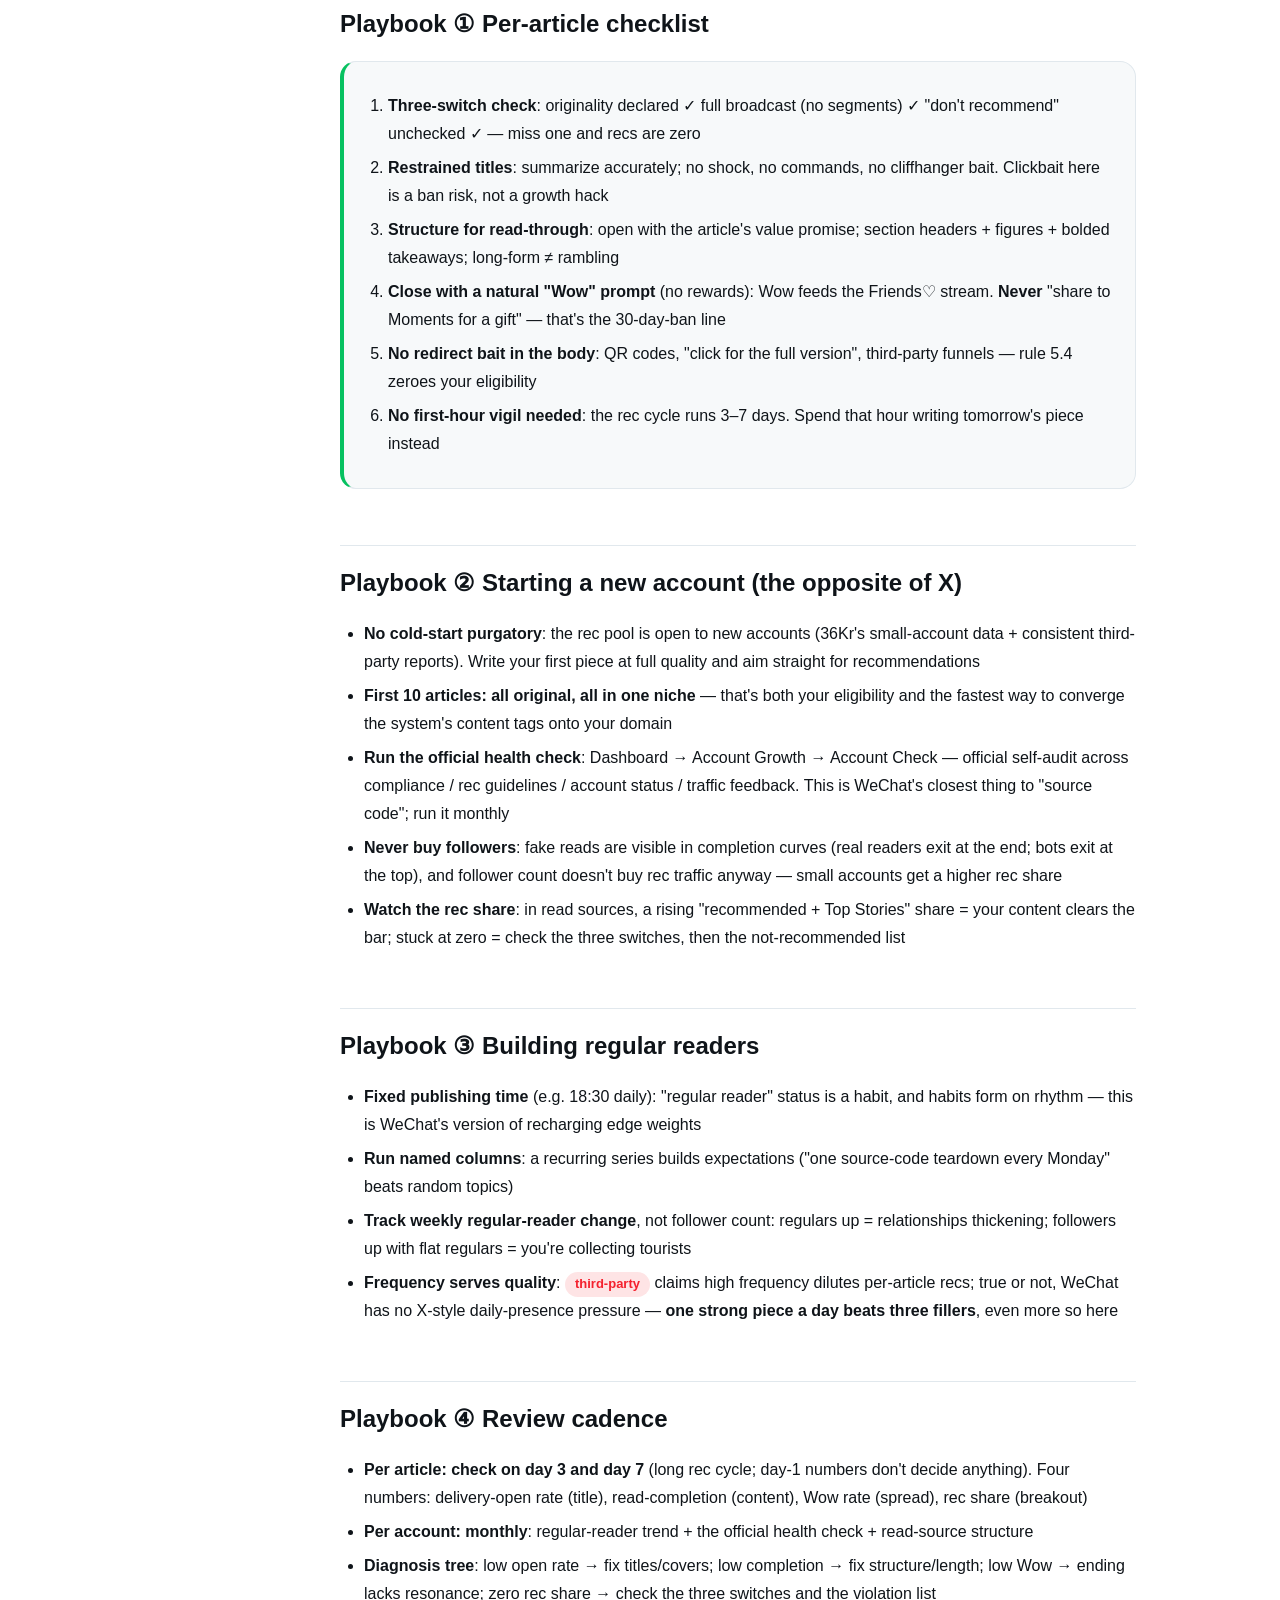
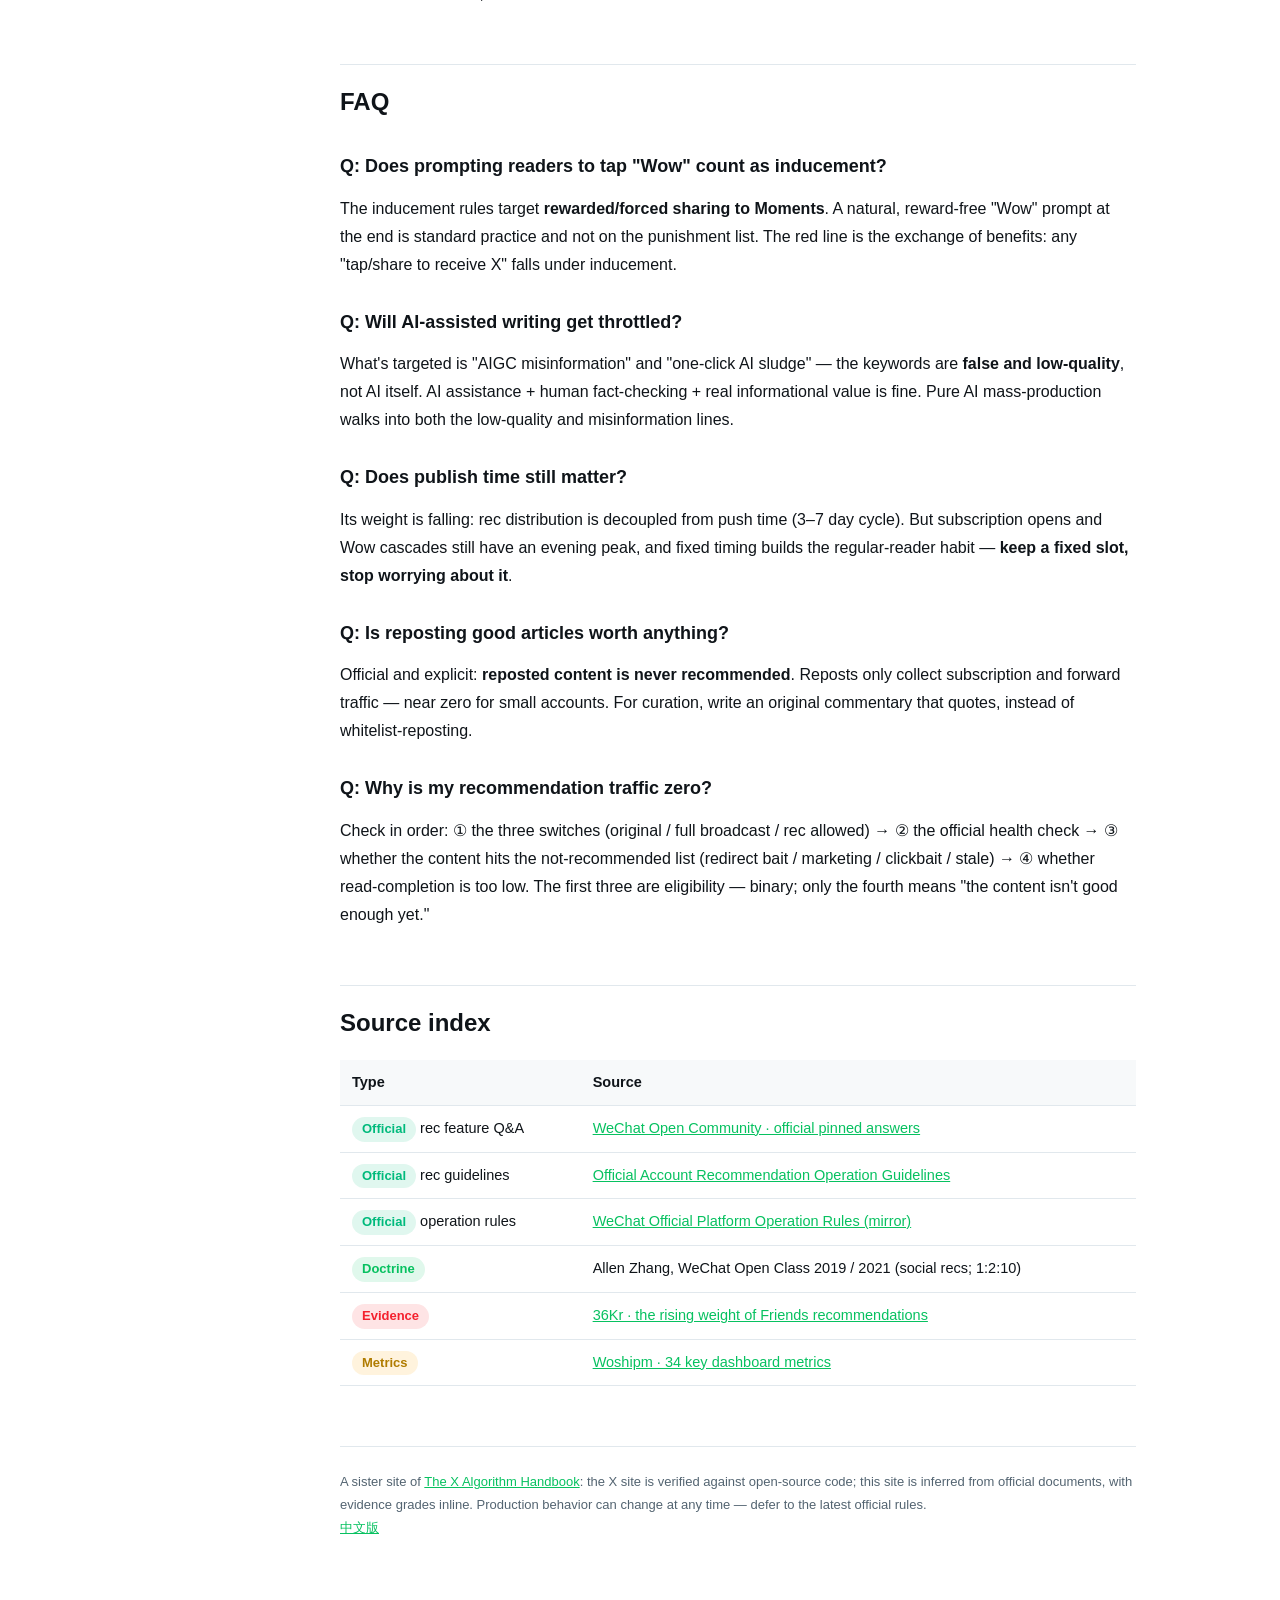
==== commit f051ed2c: "Cross-link YouTube Playbook (sister site)" ====
--- a/en/index.html
+++ b/en/index.html
@@ -40,6 +40,7 @@
     <div class="group-title">Sister site</div>
     <a href="https://partyfly.github.io/x-algorithm-handbook/en/" target="_blank">𝕏 Algorithm Handbook ↗</a>
     <a href="https://partyfly.github.io/x-algorithm-handbook/en/timing.html" target="_blank">Action timing + clock ↗</a>
+    <a href="https://partyfly.github.io/youtube-handbook/en/" target="_blank">YouTube Playbook ↗</a>
   </div>
 </nav>
 
